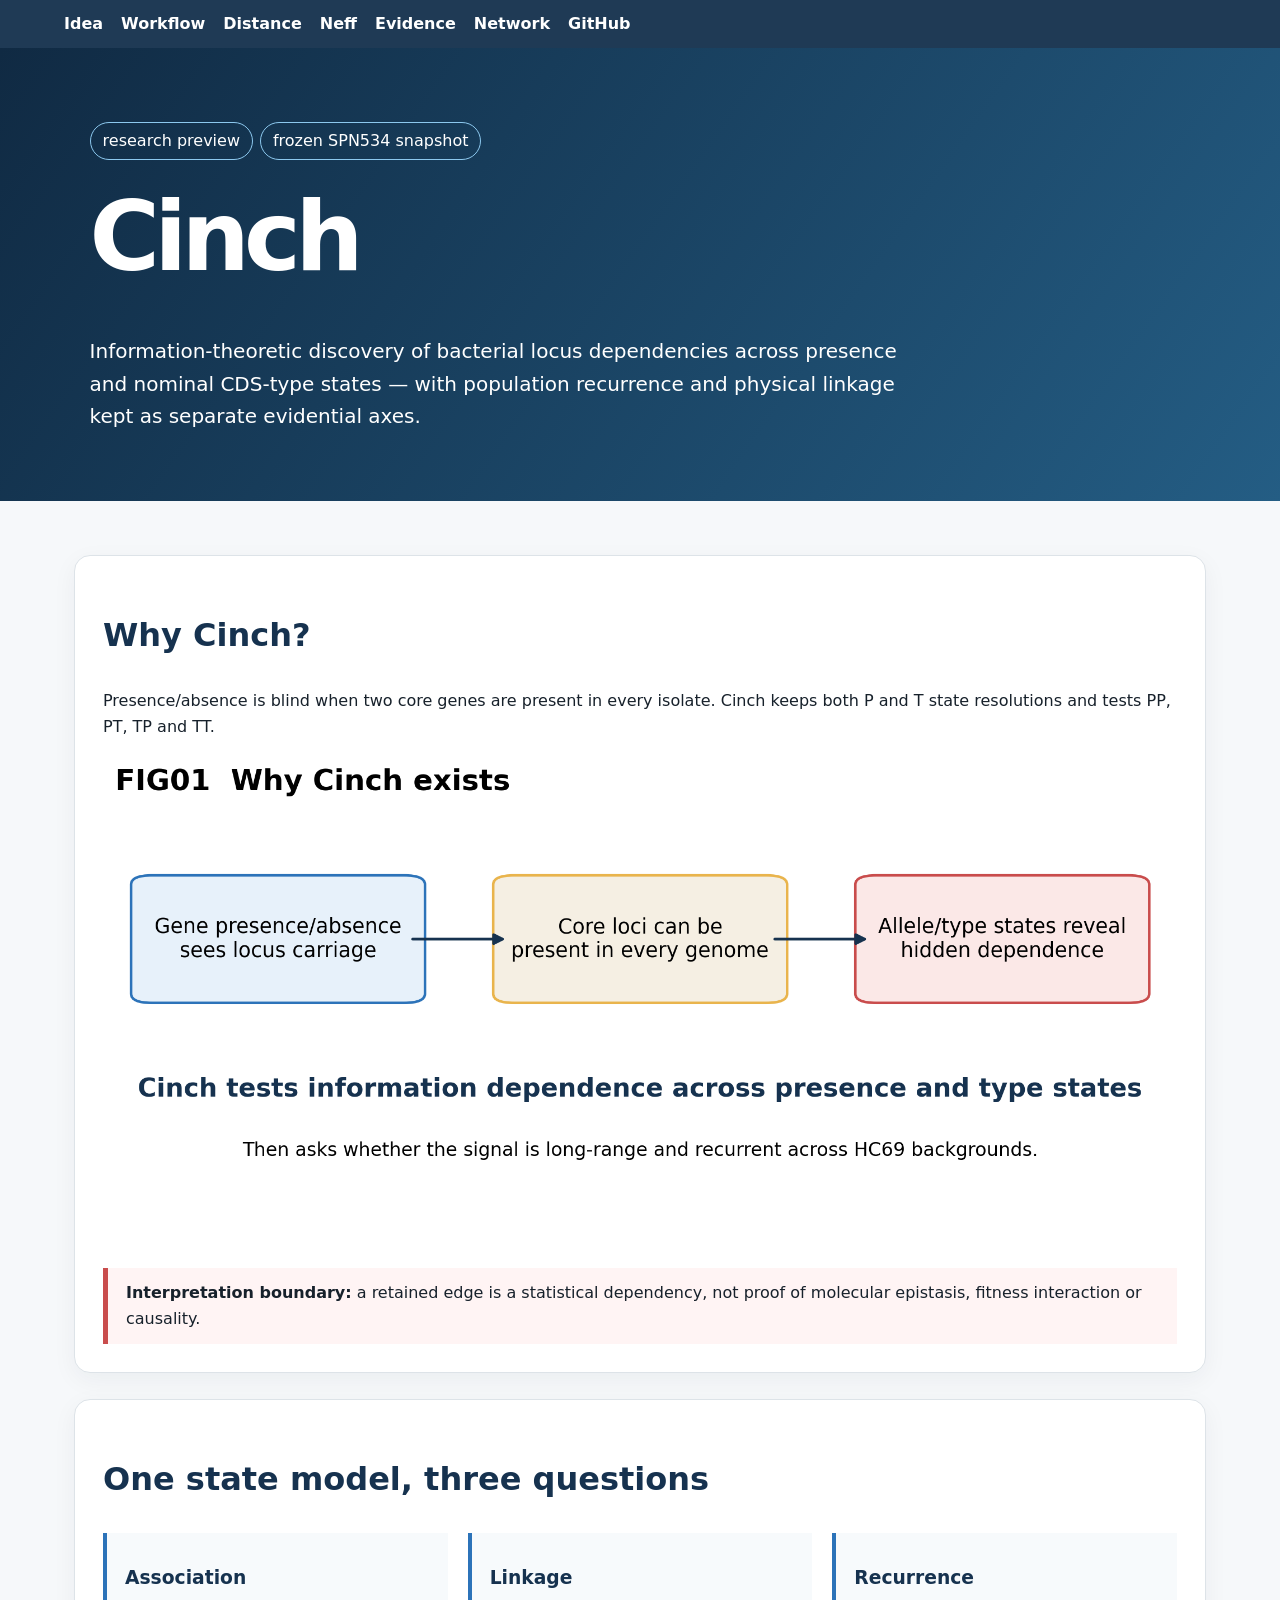
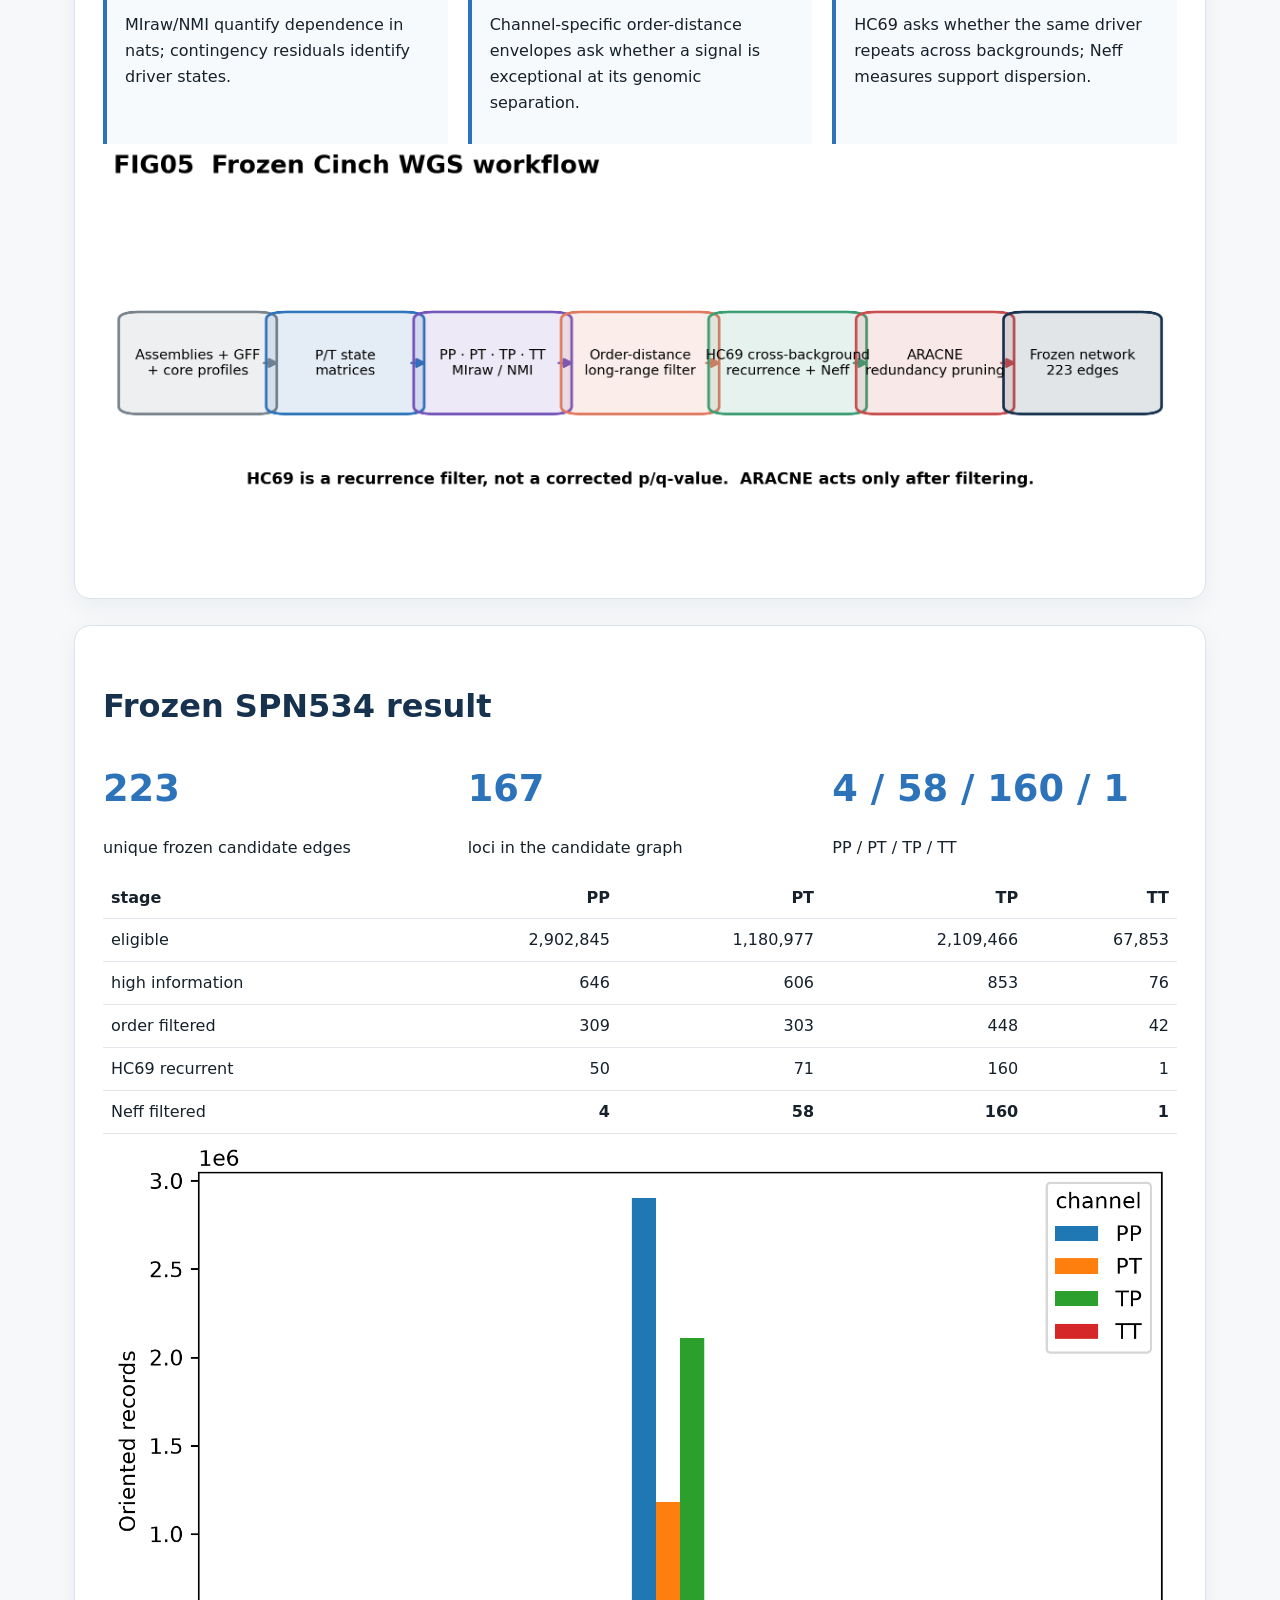
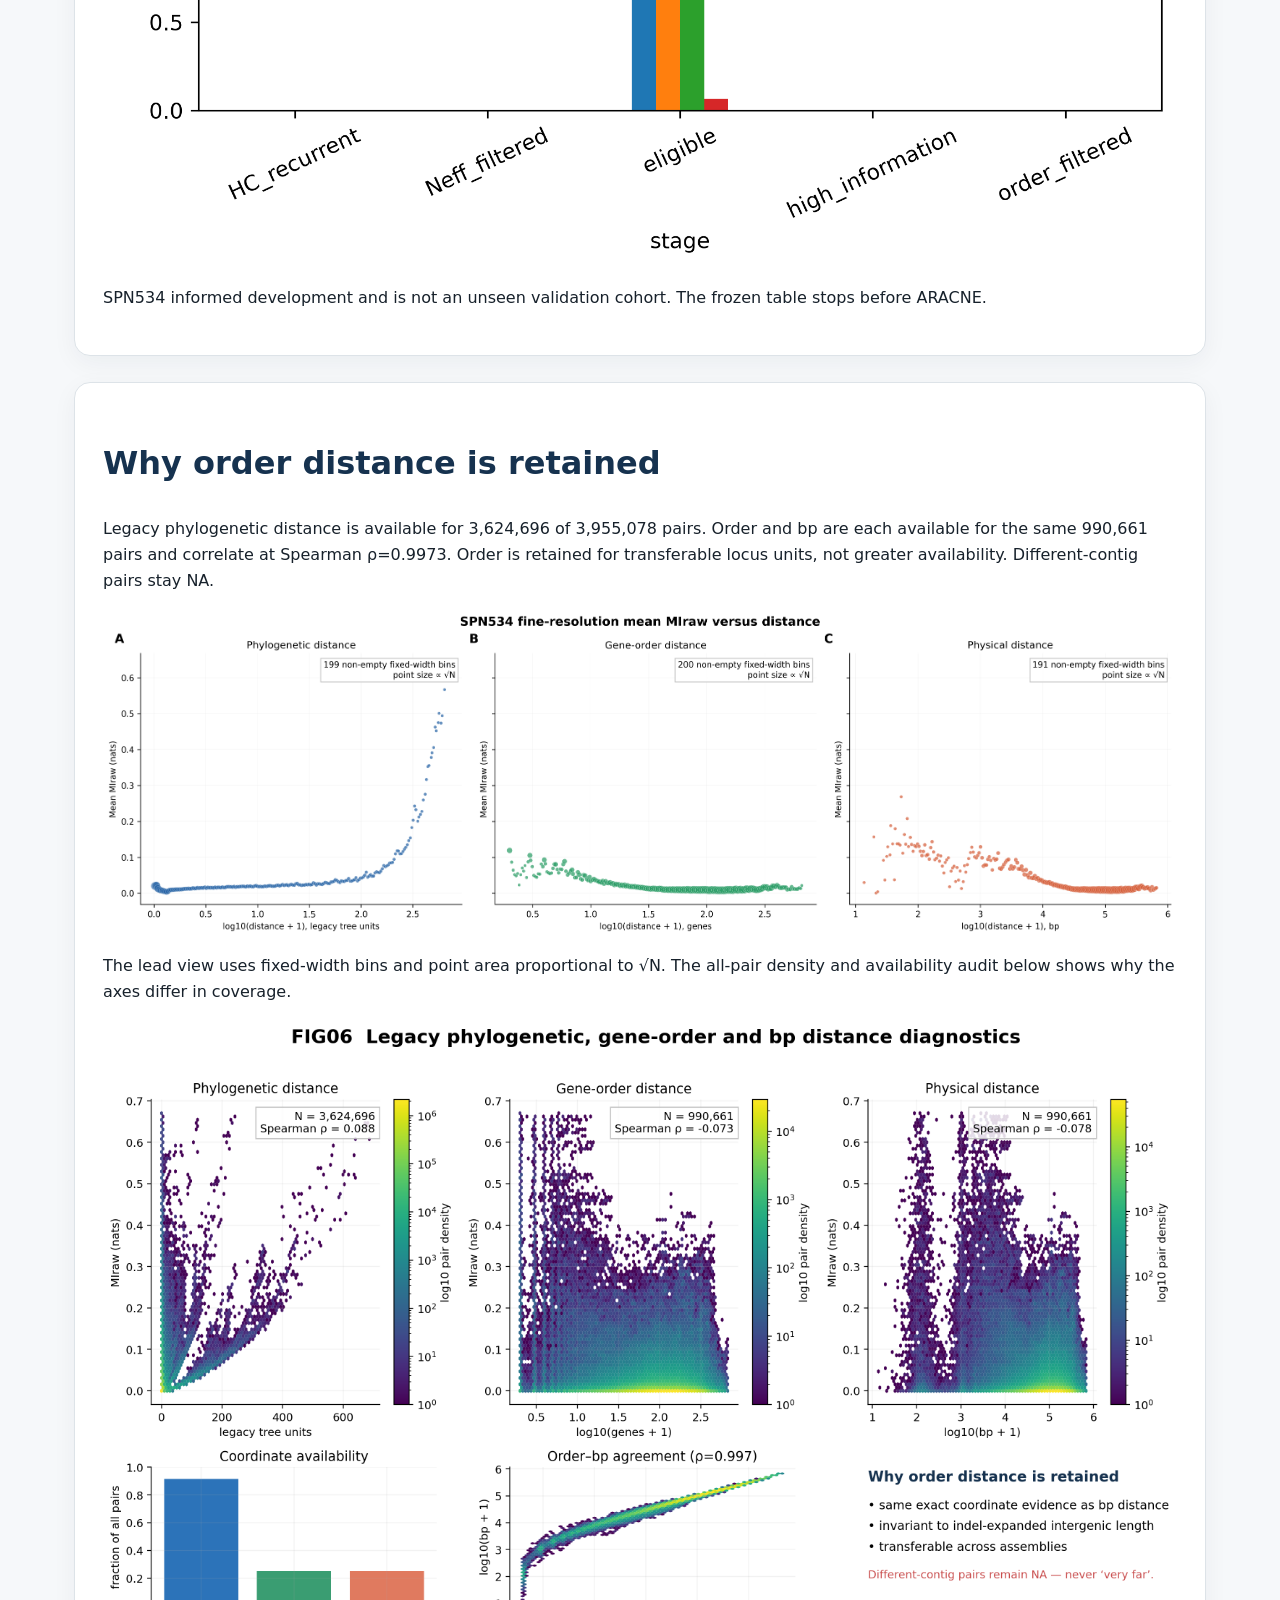
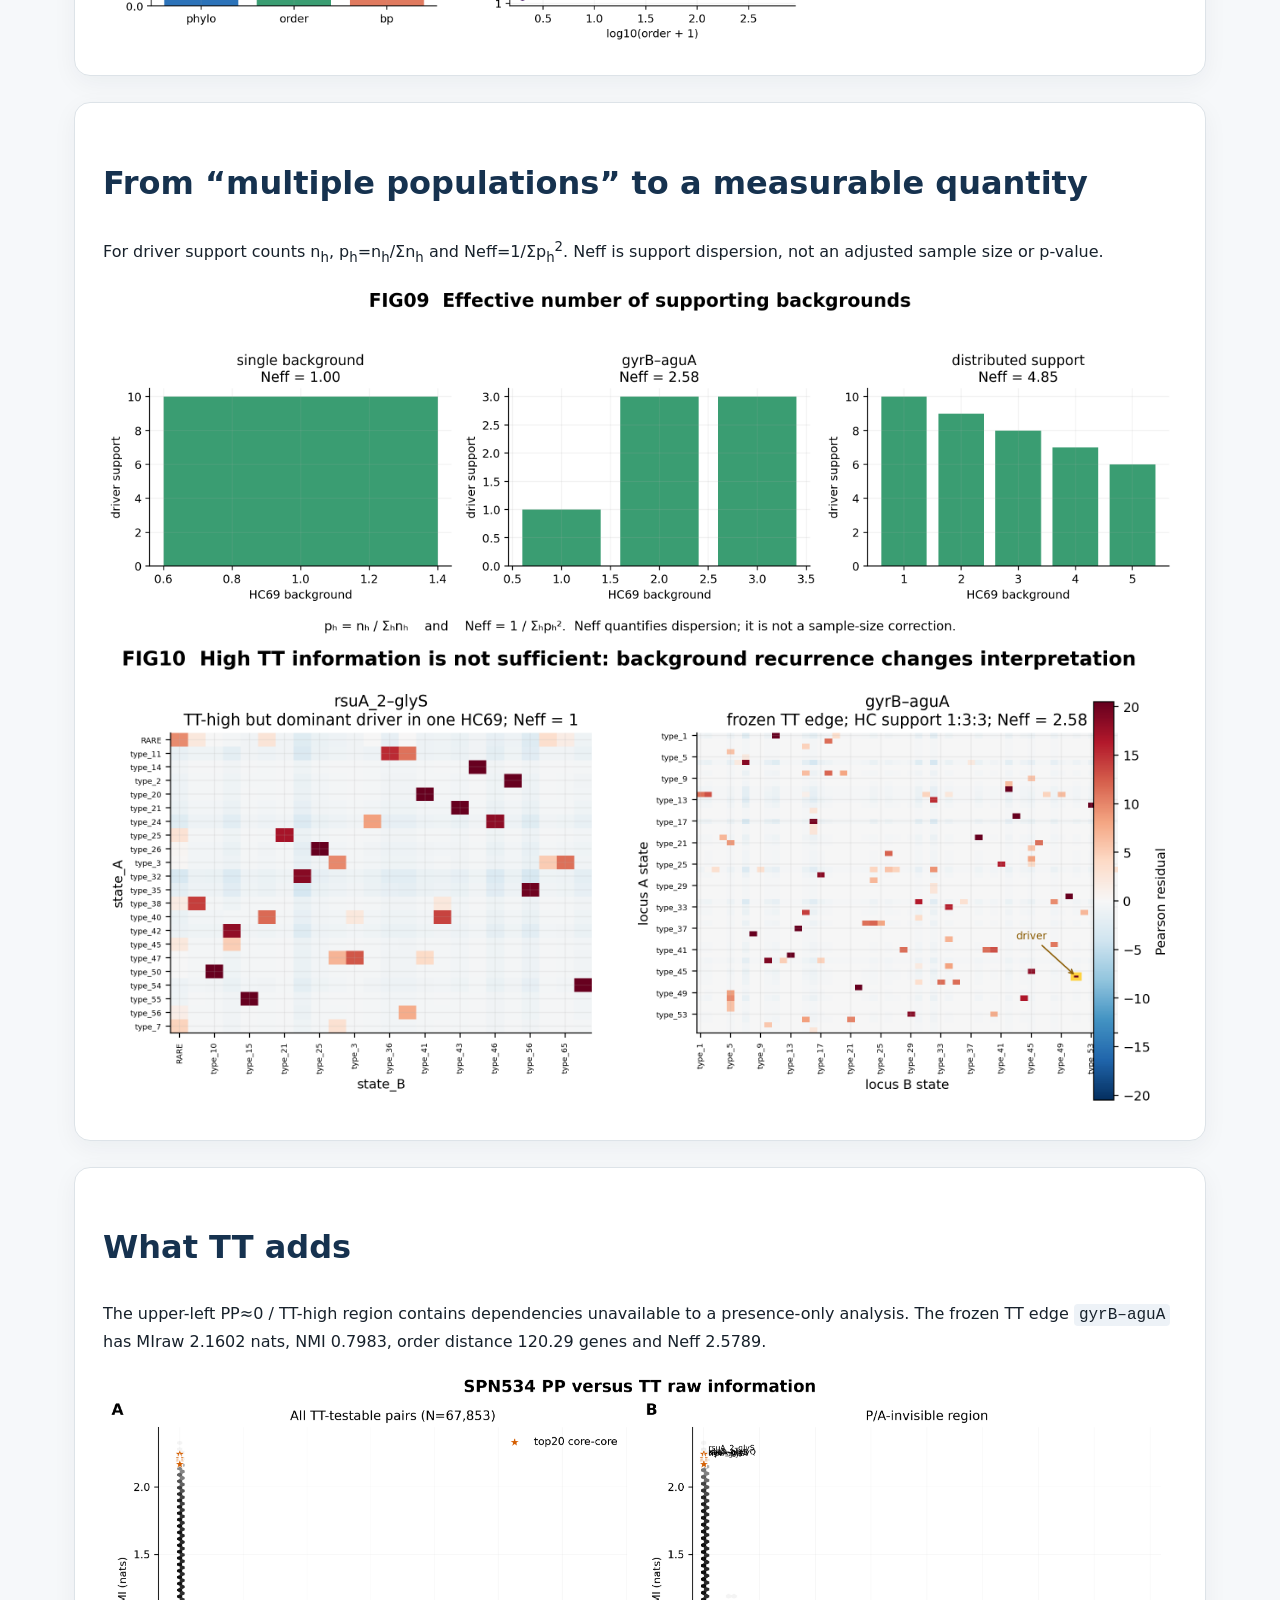
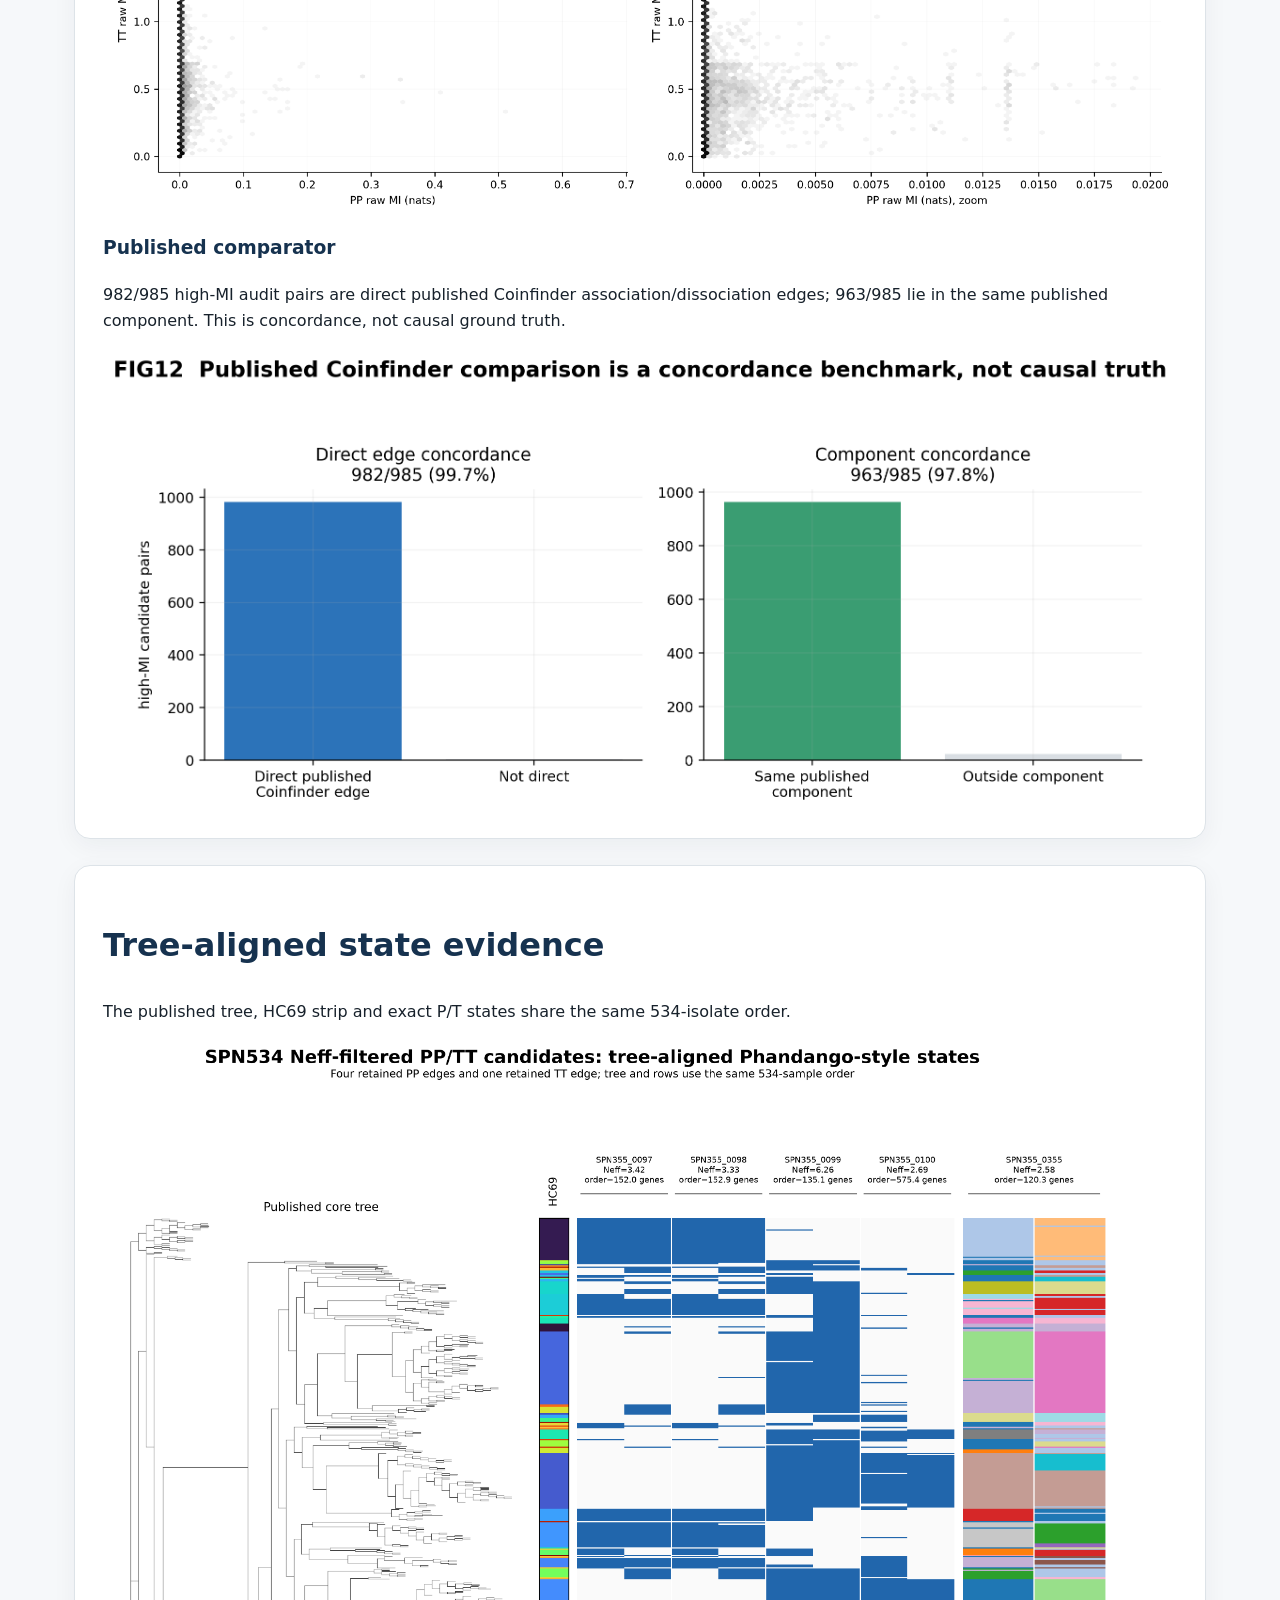
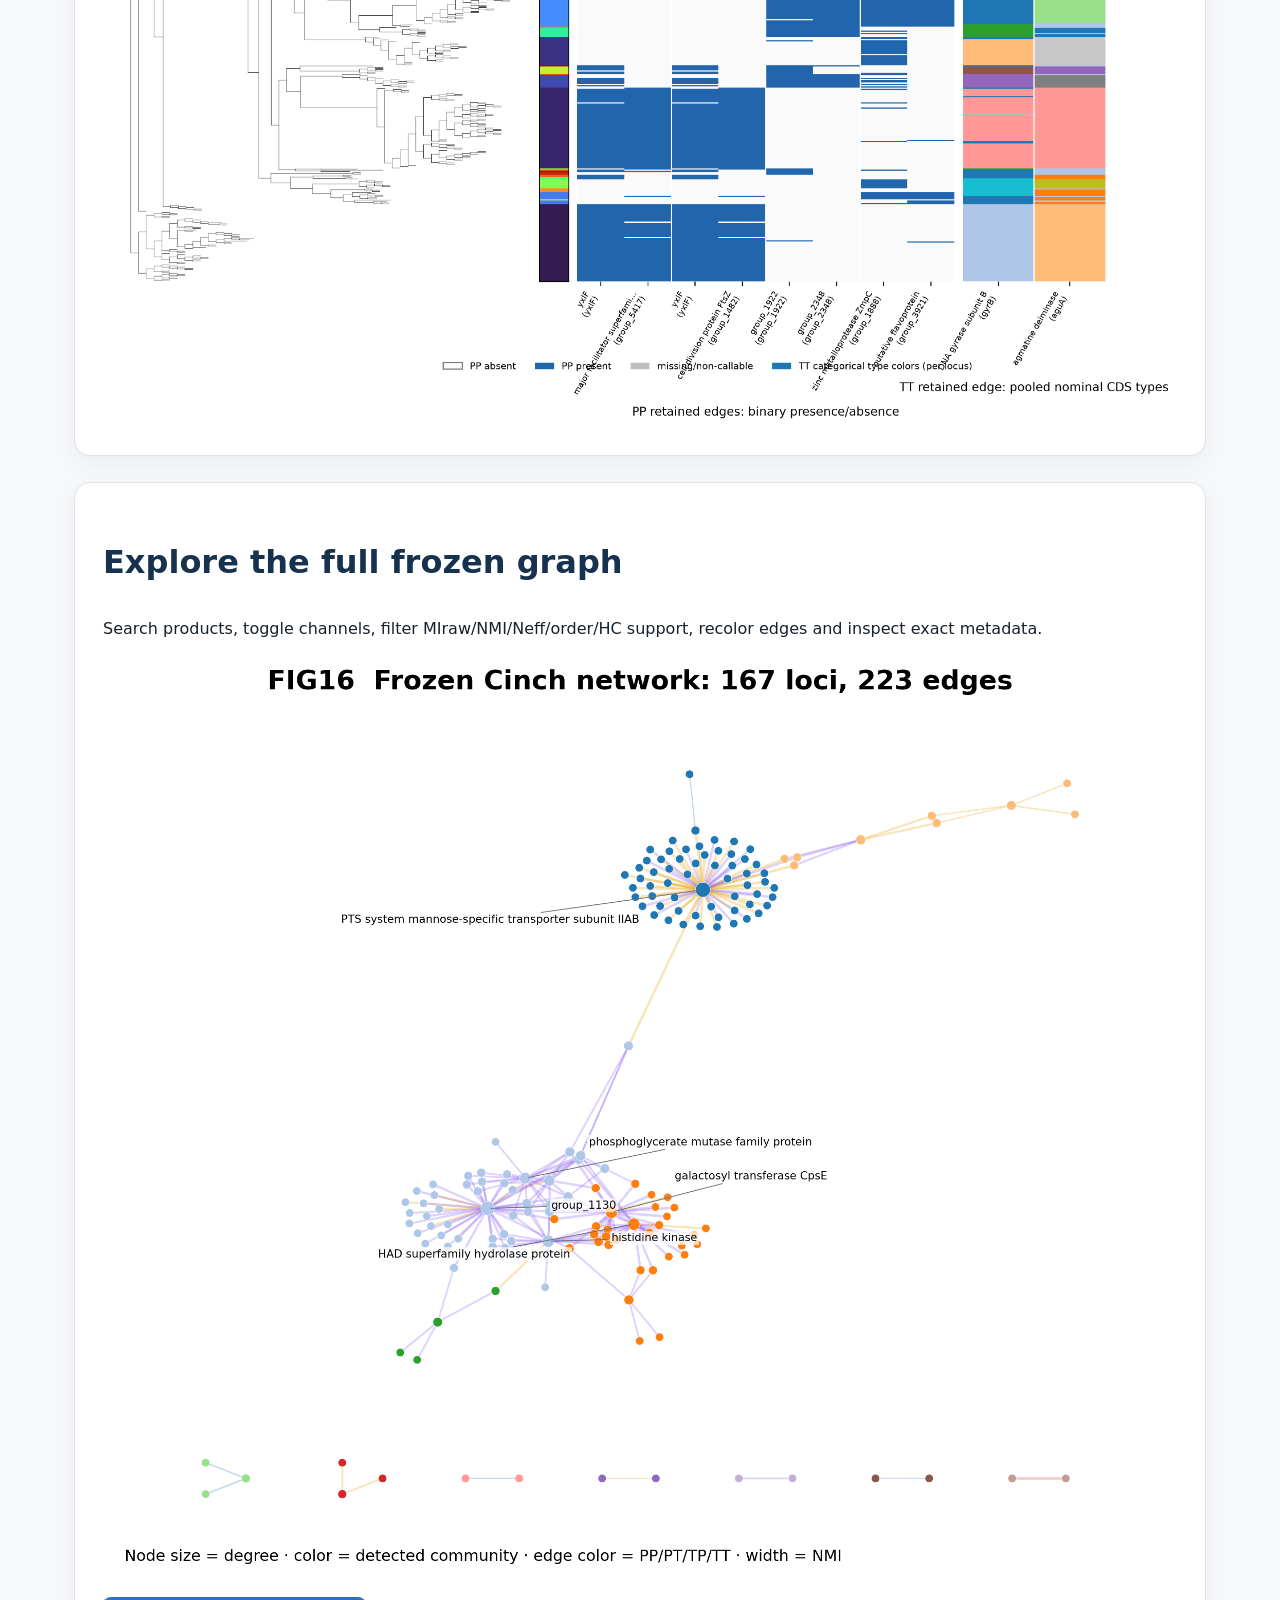
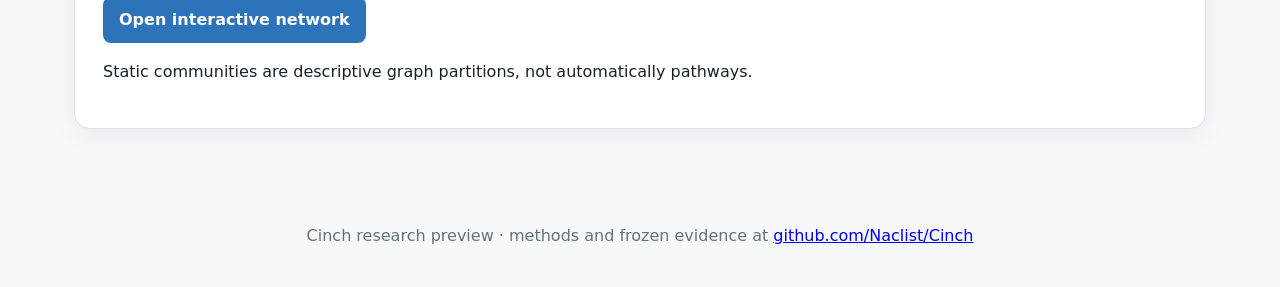
==== site/index.html @ 19a798c8 "Rebuild Cinch as a scientific methods repository" ====
<!doctype html><html lang="en"><head><meta charset="utf-8"><meta name="viewport" content="width=device-width,initial-scale=1"><meta name="description" content="Cinch: information-theoretic bacterial locus dependence across presence and CDS-type states"><title>Cinch — bacterial whole-genome dependency discovery</title><link rel="stylesheet" href="style.css"></head><body>
<nav><a href="#idea">Idea</a><a href="#workflow">Workflow</a><a href="#distance">Distance</a><a href="#neff">Neff</a><a href="#evidence">Evidence</a><a href="#network">Network</a><a href="https://github.com/Naclist/Cinch">GitHub</a></nav>
<header class="hero"><span class="badge">research preview</span><span class="badge">frozen SPN534 snapshot</span><h1>Cinch</h1><p>Information-theoretic discovery of bacterial locus dependencies across presence and nominal CDS-type states — with population recurrence and physical linkage kept as separate evidential axes.</p></header>
<main>
<section id="idea"><h2>Why Cinch?</h2><p>Presence/absence is blind when two core genes are present in every isolate. Cinch keeps both P and T state resolutions and tests PP, PT, TP and TT.</p><img src="assets/FIG01_WHY_CINCH.png" alt="Why Cinch exists"><div class="warning"><b>Interpretation boundary:</b> a retained edge is a statistical dependency, not proof of molecular epistasis, fitness interaction or causality.</div></section>
<section id="workflow"><h2>One state model, three questions</h2><div class="grid"><div class="card"><h3>Association</h3><p>MIraw/NMI quantify dependence in nats; contingency residuals identify driver states.</p></div><div class="card"><h3>Linkage</h3><p>Channel-specific order-distance envelopes ask whether a signal is exceptional at its genomic separation.</p></div><div class="card"><h3>Recurrence</h3><p>HC69 asks whether the same driver repeats across backgrounds; Neff measures support dispersion.</p></div></div><img src="assets/FIG05_WGS_PIPELINE.png" alt="Frozen WGS pipeline"></section>
<section><h2>Frozen SPN534 result</h2><div class="grid"><div><div class="number">223</div><p>unique frozen candidate edges</p></div><div><div class="number">167</div><p>loci in the candidate graph</p></div><div><div class="number">4 / 58 / 160 / 1</div><p>PP / PT / TP / TT</p></div></div><table><tr><th>stage</th><th>PP</th><th>PT</th><th>TP</th><th>TT</th></tr><tr><td>eligible</td><td>2,902,845</td><td>1,180,977</td><td>2,109,466</td><td>67,853</td></tr><tr><td>high information</td><td>646</td><td>606</td><td>853</td><td>76</td></tr><tr><td>order filtered</td><td>309</td><td>303</td><td>448</td><td>42</td></tr><tr><td>HC69 recurrent</td><td>50</td><td>71</td><td>160</td><td>1</td></tr><tr><td>Neff filtered</td><td><b>4</b></td><td><b>58</b></td><td><b>160</b></td><td><b>1</b></td></tr></table><img src="assets/FIG15_FILTER_ATTRITION.png" alt="Filter attrition"><p>SPN534 informed development and is not an unseen validation cohort. The frozen table stops before ARACNE.</p></section>
<section id="distance"><h2>Why order distance is retained</h2><p>Legacy phylogenetic distance is available for 3,624,696 of 3,955,078 pairs. Order and bp are each available for the same 990,661 pairs and correlate at Spearman ρ=0.9973. Order is retained for transferable locus units, not greater availability. Different-contig pairs stay NA.</p><img src="assets/FIG06_DISTANCE_MEAN_CURVES.png" alt="Fine-resolution mean MIraw versus distance"><p>The lead view uses fixed-width bins and point area proportional to √N. The all-pair density and availability audit below shows why the axes differ in coverage.</p><img src="assets/FIG06_DISTANCE_COMPARISON.png" alt="Distance comparison"></section>
<section id="neff"><h2>From “multiple populations” to a measurable quantity</h2><p>For driver support counts n<sub>h</sub>, p<sub>h</sub>=n<sub>h</sub>/Σn<sub>h</sub> and Neff=1/Σp<sub>h</sub><sup>2</sup>. Neff is support dispersion, not an adjusted sample size or p-value.</p><img src="assets/FIG09_NEFF_DERIVATION.png" alt="Neff derivation"><img src="assets/FIG10_TT_BACKGROUND_CONTRAST.png" alt="TT background contrast"></section>
<section id="evidence"><h2>What TT adds</h2><p>The upper-left PP≈0 / TT-high region contains dependencies unavailable to a presence-only analysis. The frozen TT edge <code>gyrB–aguA</code> has MIraw 2.1602 nats, NMI 0.7983, order distance 120.29 genes and Neff 2.5789.</p><img src="assets/FIG13_PP_VS_TT.png" alt="PP versus TT"><h3>Published comparator</h3><p>982/985 high-MI audit pairs are direct published Coinfinder association/dissociation edges; 963/985 lie in the same published component. This is concordance, not causal ground truth.</p><img src="assets/FIG12_COINFINDER_CONCORDANCE.png" alt="Coinfinder concordance"></section>
<section><h2>Tree-aligned state evidence</h2><p>The published tree, HC69 strip and exact P/T states share the same 534-isolate order.</p><img src="assets/FIG14_TREE_HC_STATE.png" alt="Tree HC and states"></section>
<section id="network"><h2>Explore the full frozen graph</h2><p>Search products, toggle channels, filter MIraw/NMI/Neff/order/HC support, recolor edges and inspect exact metadata.</p><img src="assets/FIG16_FINAL_NETWORK.png" alt="Frozen network"><p><a class="button" href="network.html">Open interactive network</a></p><p>Static communities are descriptive graph partitions, not automatically pathways.</p></section>
</main><footer>Cinch research preview · methods and frozen evidence at <a href="https://github.com/Naclist/Cinch">github.com/Naclist/Cinch</a></footer></body></html>
---- site/style.css ----
:root{--ink:#17212b;--navy:#16324f;--blue:#2c73b9;--paper:#f6f8fa;--red:#c94c4c}*{box-sizing:border-box}body{margin:0;font:16px/1.62 system-ui,-apple-system,Segoe UI,sans-serif;color:var(--ink);background:var(--paper)}nav{position:sticky;top:0;z-index:5;background:rgba(22,50,79,.96);padding:11px 5%;color:#fff}nav a{color:#fff;text-decoration:none;margin-right:18px;font-weight:650}.hero{padding:74px 7% 48px;background:linear-gradient(125deg,#102a43,#245d84);color:#fff}.hero h1{font-size:clamp(3rem,8vw,6rem);margin:0;letter-spacing:-.06em}.hero p{max-width:850px;font-size:1.25rem}.badge{display:inline-block;border:1px solid #8cc8ee;border-radius:99px;padding:5px 12px;margin-right:7px}main{max-width:1180px;margin:auto;padding:28px 24px}section{background:white;border:1px solid #dde3e8;border-radius:16px;padding:28px;margin:26px 0;box-shadow:0 7px 24px rgba(20,40,60,.05)}h2{color:var(--navy);font-size:2rem}h3{color:var(--navy)}img{display:block;width:100%;height:auto;border-radius:10px;background:white}.grid{display:grid;grid-template-columns:repeat(auto-fit,minmax(290px,1fr));gap:20px}.card{border-left:4px solid var(--blue);padding:12px 18px;background:#f7fafc}.number{font-size:2.3rem;font-weight:800;color:var(--blue)}table{width:100%;border-collapse:collapse}th,td{padding:8px;border-bottom:1px solid #e3e7eb;text-align:right}th:first-child,td:first-child{text-align:left}.warning{border-left:5px solid var(--red);padding:12px 18px;background:#fff4f4}.button{display:inline-block;background:var(--blue);color:#fff;padding:10px 16px;border-radius:8px;text-decoration:none;font-weight:700}footer{text-align:center;padding:40px;color:#66717c}code{background:#edf2f7;padding:2px 5px;border-radius:4px}@media(max-width:700px){nav a{display:inline-block;margin:4px 8px}.hero{padding:45px 25px}section{padding:18px}}
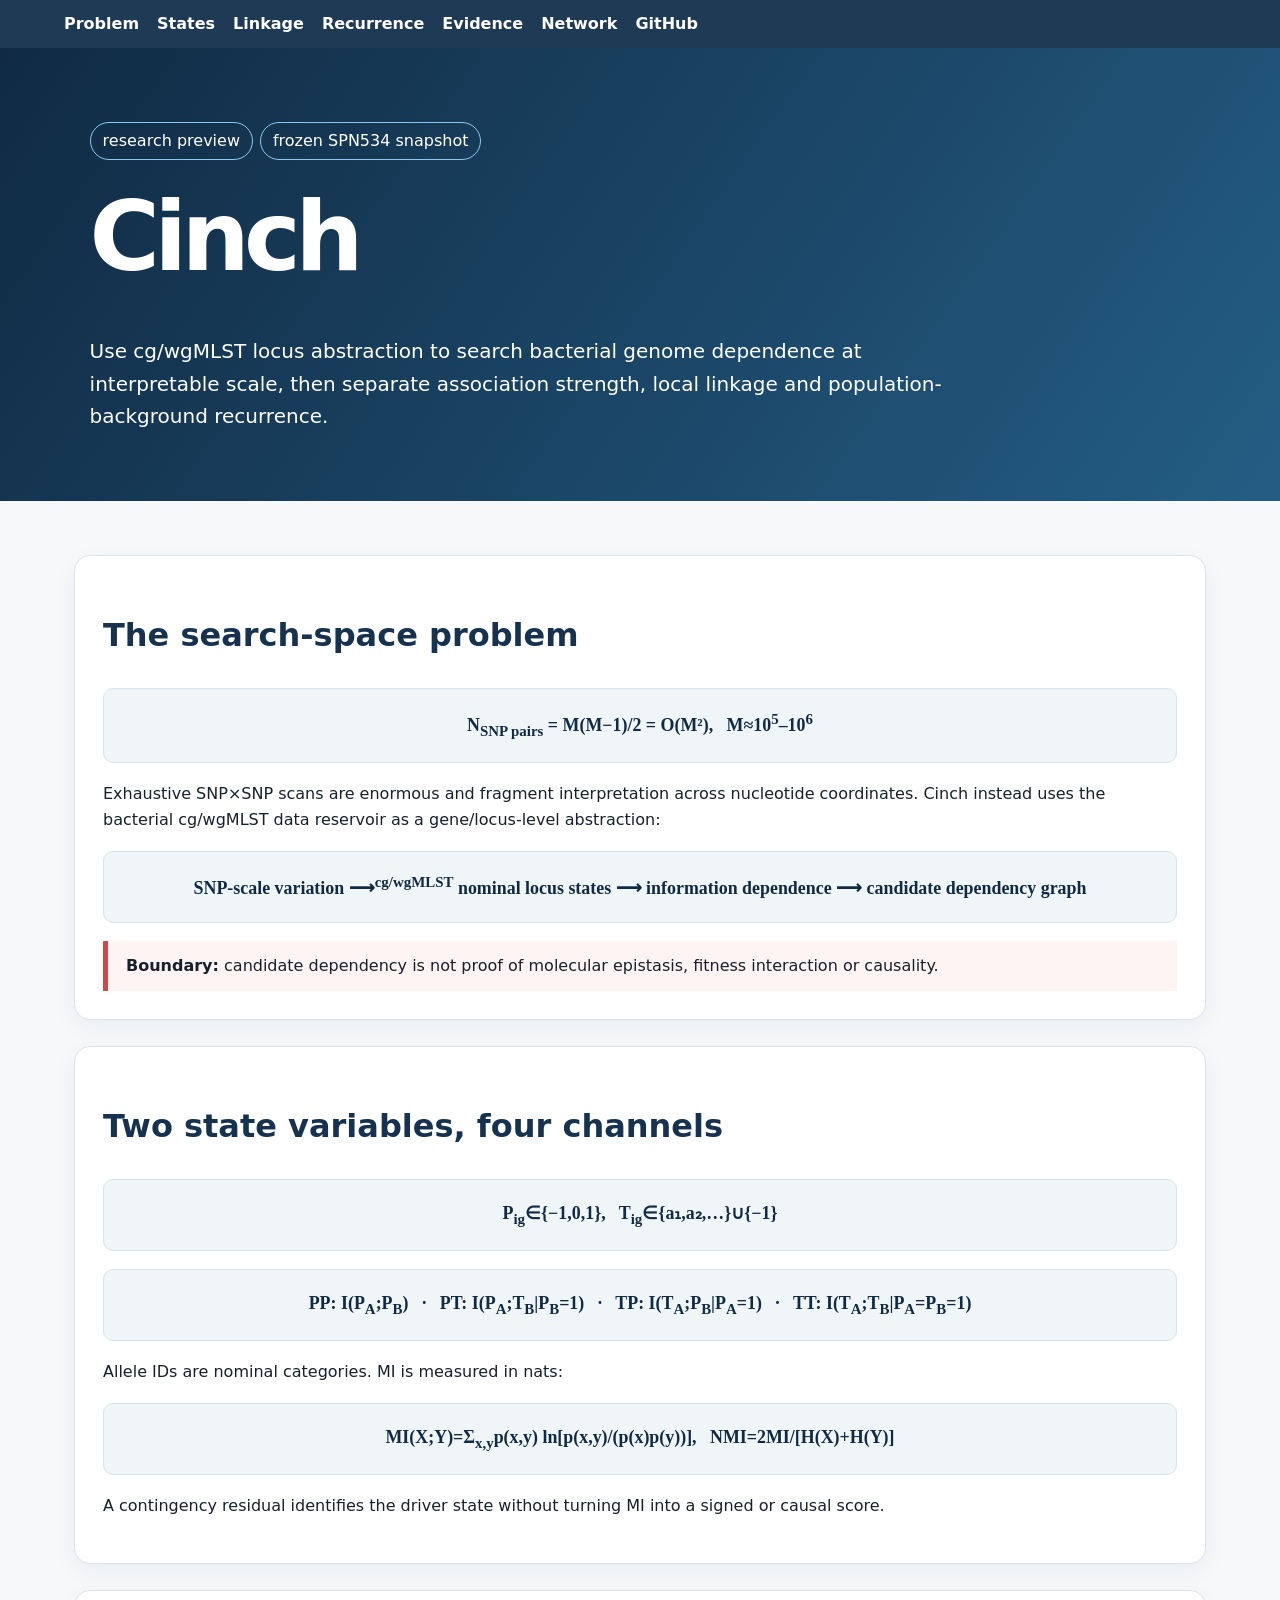
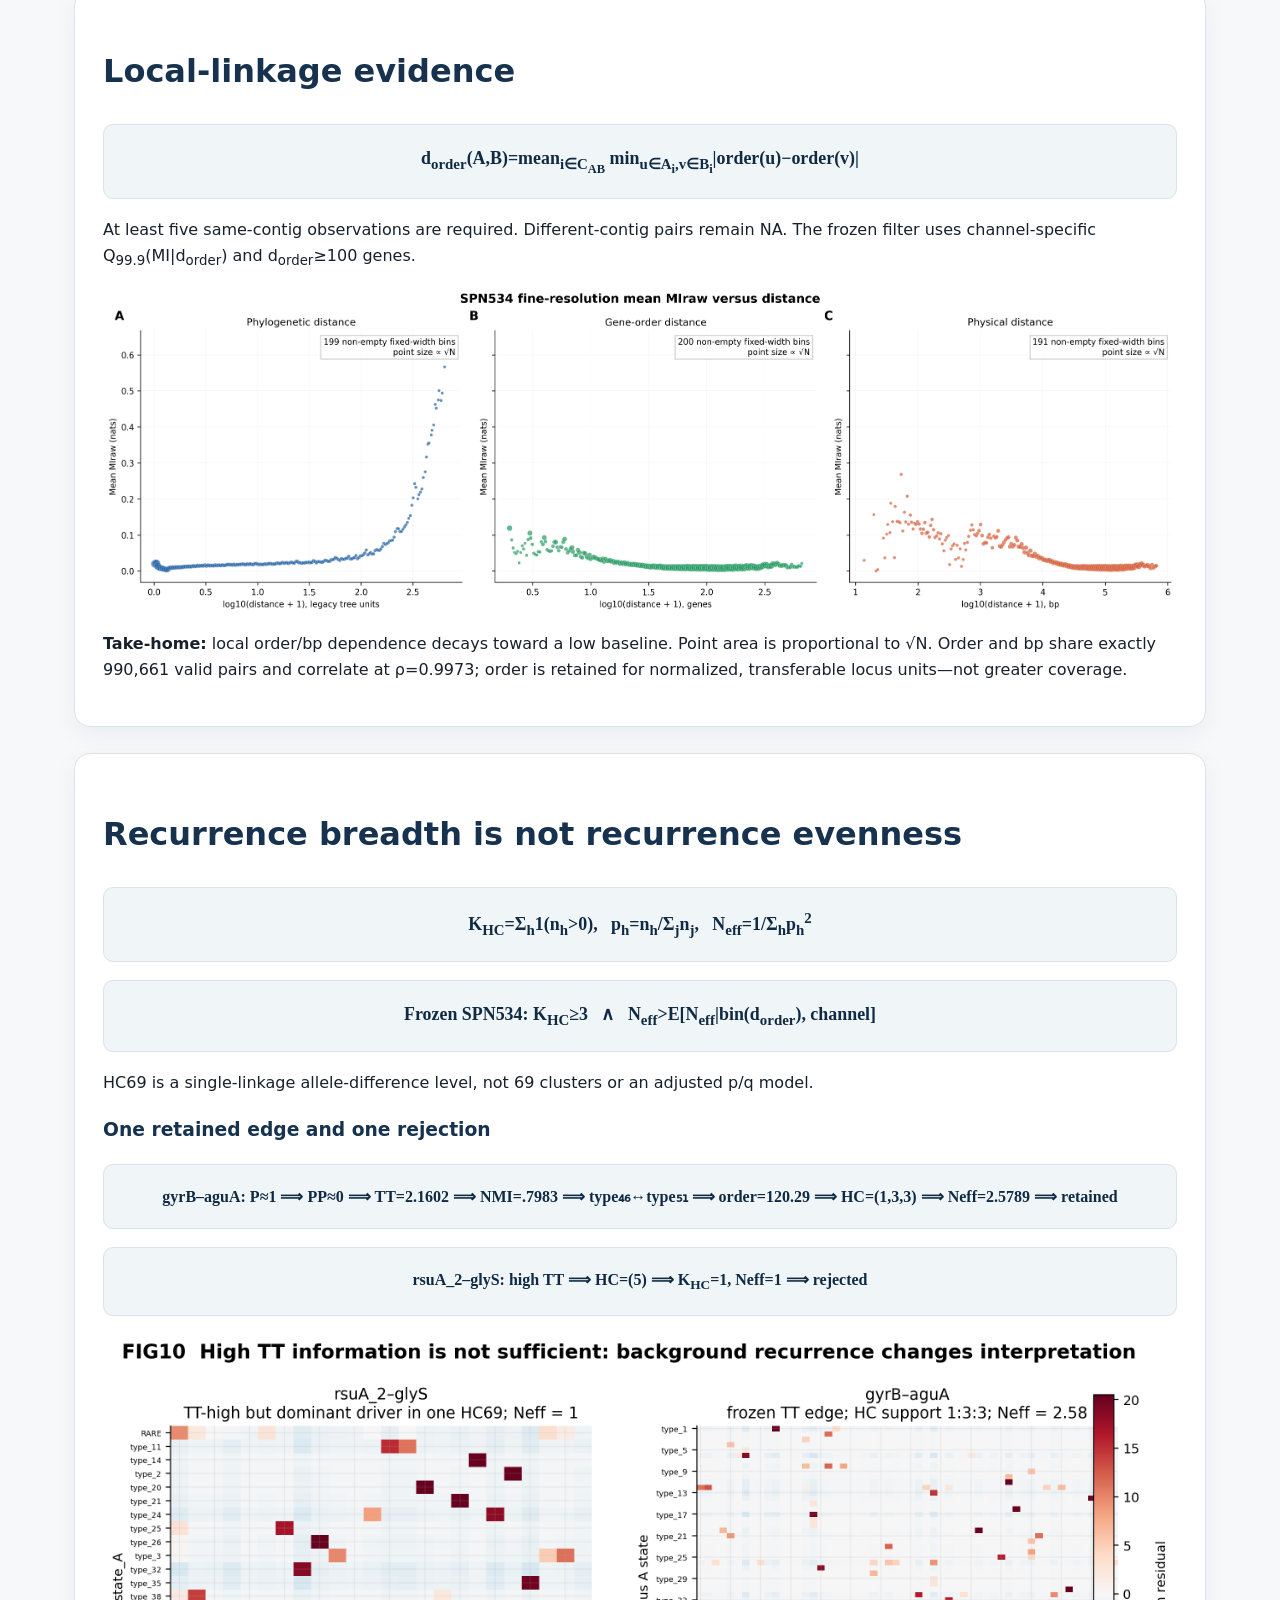
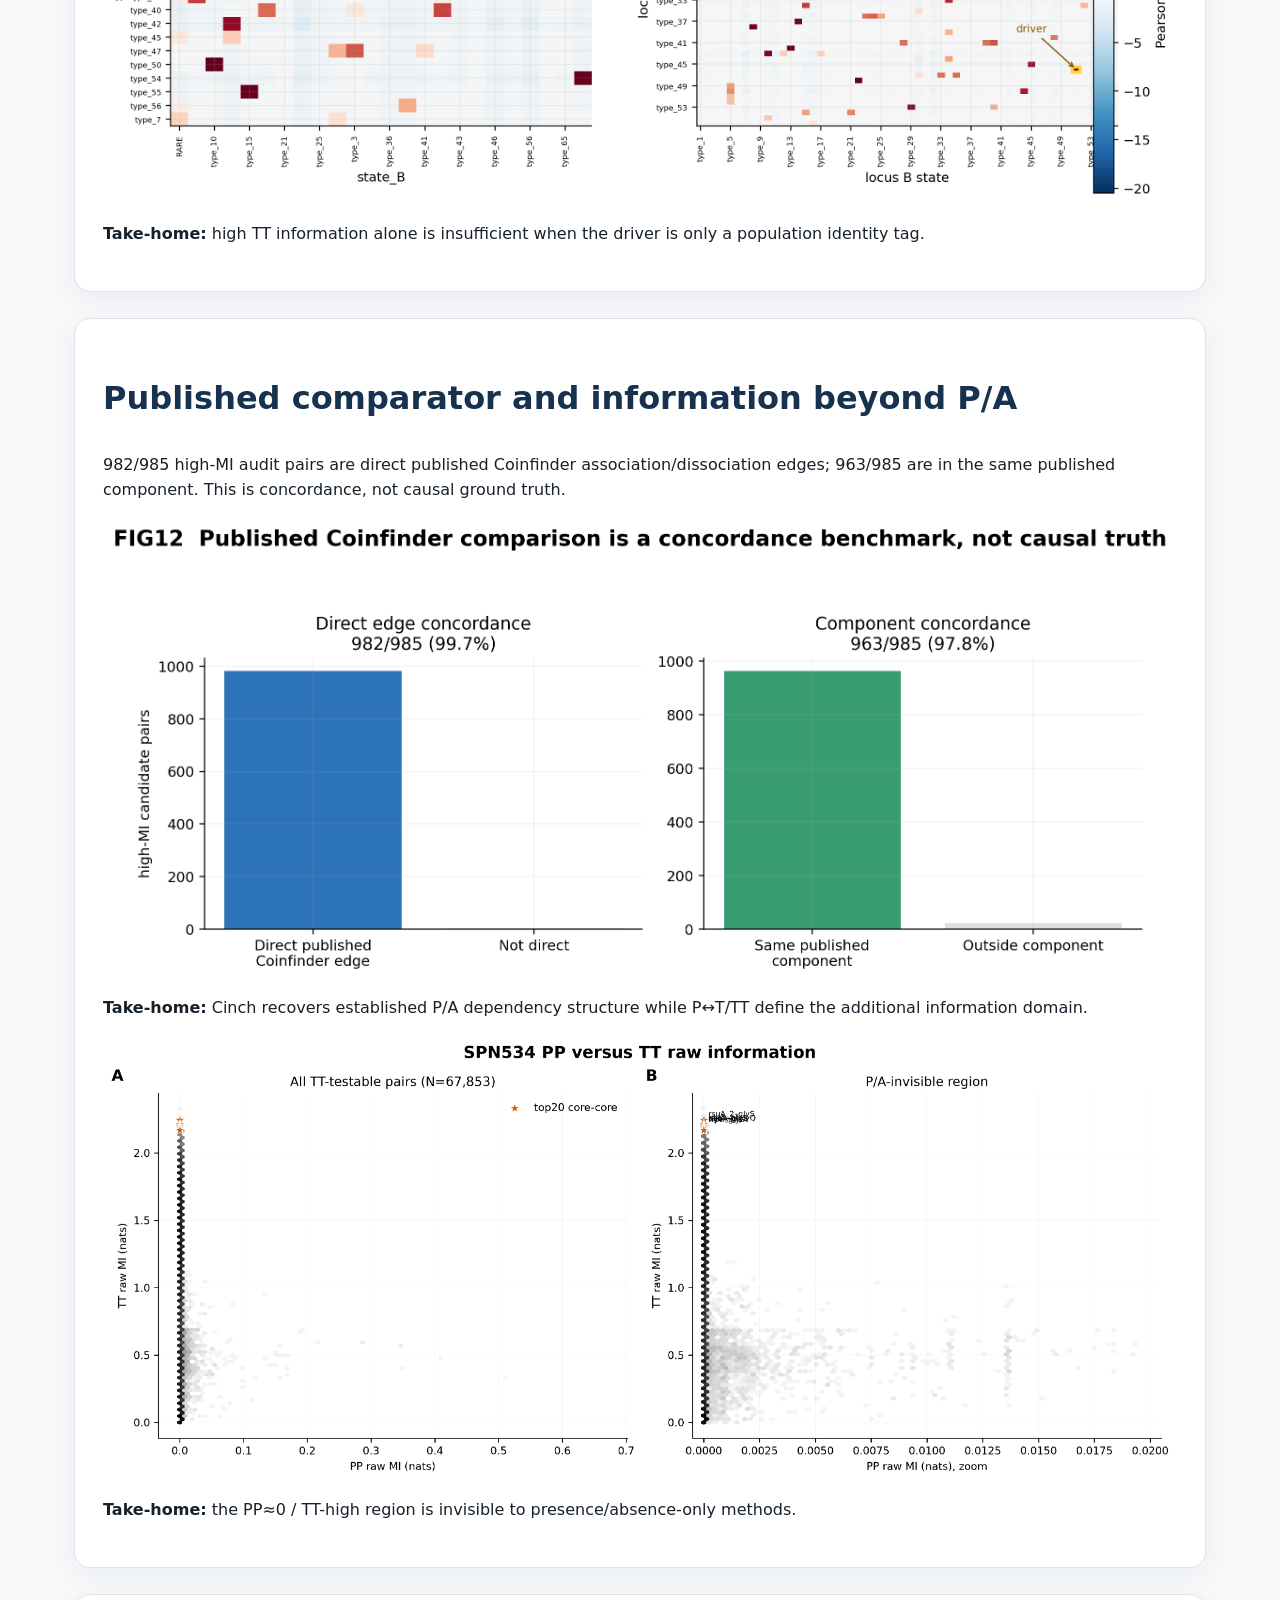
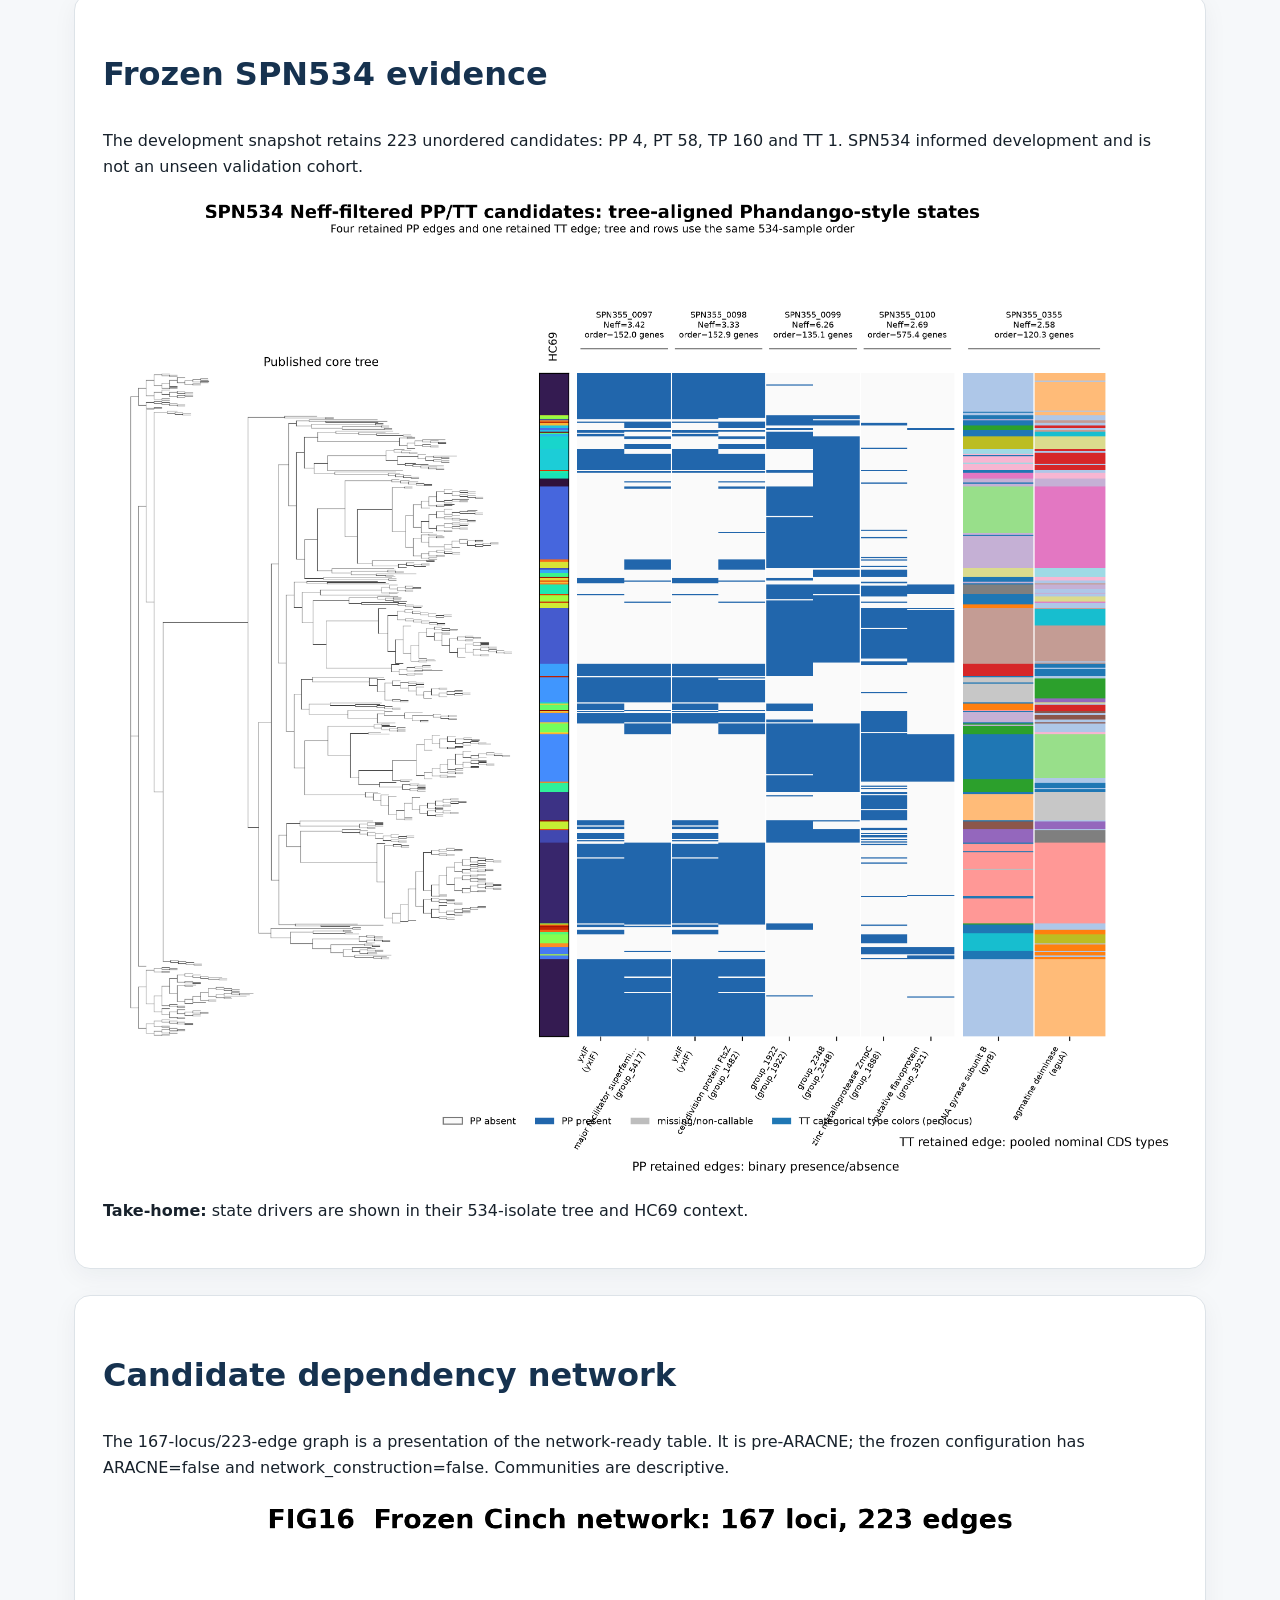
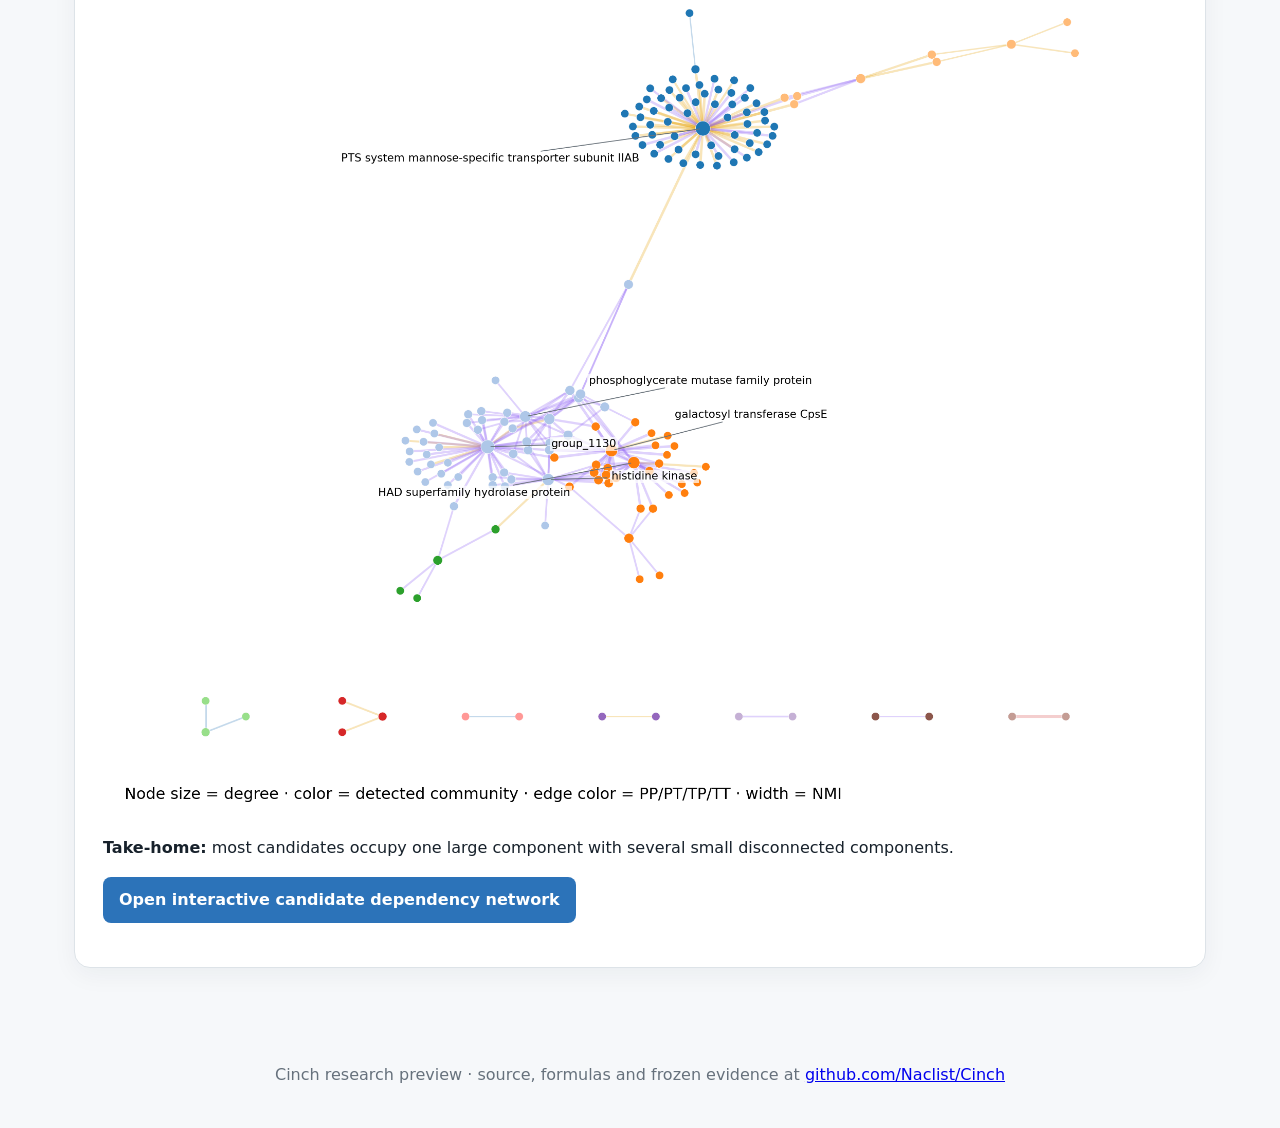
==== commit 98c41ef0: "Replace conceptual roadmaps with the Cinch mathematical narrative" ====
--- a/site/index.html
+++ b/site/index.html
@@ -1,13 +1,12 @@
-<!doctype html><html lang="en"><head><meta charset="utf-8"><meta name="viewport" content="width=device-width,initial-scale=1"><meta name="description" content="Cinch: information-theoretic bacterial locus dependence across presence and CDS-type states"><title>Cinch — bacterial whole-genome dependency discovery</title><link rel="stylesheet" href="style.css"></head><body>
-<nav><a href="#idea">Idea</a><a href="#workflow">Workflow</a><a href="#distance">Distance</a><a href="#neff">Neff</a><a href="#evidence">Evidence</a><a href="#network">Network</a><a href="https://github.com/Naclist/Cinch">GitHub</a></nav>
-<header class="hero"><span class="badge">research preview</span><span class="badge">frozen SPN534 snapshot</span><h1>Cinch</h1><p>Information-theoretic discovery of bacterial locus dependencies across presence and nominal CDS-type states — with population recurrence and physical linkage kept as separate evidential axes.</p></header>
+<!doctype html><html lang="en"><head><meta charset="utf-8"><meta name="viewport" content="width=device-width,initial-scale=1"><meta name="description" content="Cinch: locus-level information dependence for bacterial whole genomes"><title>Cinch — candidate bacterial dependency discovery</title><link rel="stylesheet" href="style.css"></head><body>
+<nav><a href="#problem">Problem</a><a href="#states">States</a><a href="#linkage">Linkage</a><a href="#recurrence">Recurrence</a><a href="#evidence">Evidence</a><a href="#network">Network</a><a href="https://github.com/Naclist/Cinch">GitHub</a></nav>
+<header class="hero"><span class="badge">research preview</span><span class="badge">frozen SPN534 snapshot</span><h1>Cinch</h1><p>Use cg/wgMLST locus abstraction to search bacterial genome dependence at interpretable scale, then separate association strength, local linkage and population-background recurrence.</p></header>
 <main>
-<section id="idea"><h2>Why Cinch?</h2><p>Presence/absence is blind when two core genes are present in every isolate. Cinch keeps both P and T state resolutions and tests PP, PT, TP and TT.</p><img src="assets/FIG01_WHY_CINCH.png" alt="Why Cinch exists"><div class="warning"><b>Interpretation boundary:</b> a retained edge is a statistical dependency, not proof of molecular epistasis, fitness interaction or causality.</div></section>
-<section id="workflow"><h2>One state model, three questions</h2><div class="grid"><div class="card"><h3>Association</h3><p>MIraw/NMI quantify dependence in nats; contingency residuals identify driver states.</p></div><div class="card"><h3>Linkage</h3><p>Channel-specific order-distance envelopes ask whether a signal is exceptional at its genomic separation.</p></div><div class="card"><h3>Recurrence</h3><p>HC69 asks whether the same driver repeats across backgrounds; Neff measures support dispersion.</p></div></div><img src="assets/FIG05_WGS_PIPELINE.png" alt="Frozen WGS pipeline"></section>
-<section><h2>Frozen SPN534 result</h2><div class="grid"><div><div class="number">223</div><p>unique frozen candidate edges</p></div><div><div class="number">167</div><p>loci in the candidate graph</p></div><div><div class="number">4 / 58 / 160 / 1</div><p>PP / PT / TP / TT</p></div></div><table><tr><th>stage</th><th>PP</th><th>PT</th><th>TP</th><th>TT</th></tr><tr><td>eligible</td><td>2,902,845</td><td>1,180,977</td><td>2,109,466</td><td>67,853</td></tr><tr><td>high information</td><td>646</td><td>606</td><td>853</td><td>76</td></tr><tr><td>order filtered</td><td>309</td><td>303</td><td>448</td><td>42</td></tr><tr><td>HC69 recurrent</td><td>50</td><td>71</td><td>160</td><td>1</td></tr><tr><td>Neff filtered</td><td><b>4</b></td><td><b>58</b></td><td><b>160</b></td><td><b>1</b></td></tr></table><img src="assets/FIG15_FILTER_ATTRITION.png" alt="Filter attrition"><p>SPN534 informed development and is not an unseen validation cohort. The frozen table stops before ARACNE.</p></section>
-<section id="distance"><h2>Why order distance is retained</h2><p>Legacy phylogenetic distance is available for 3,624,696 of 3,955,078 pairs. Order and bp are each available for the same 990,661 pairs and correlate at Spearman ρ=0.9973. Order is retained for transferable locus units, not greater availability. Different-contig pairs stay NA.</p><img src="assets/FIG06_DISTANCE_MEAN_CURVES.png" alt="Fine-resolution mean MIraw versus distance"><p>The lead view uses fixed-width bins and point area proportional to √N. The all-pair density and availability audit below shows why the axes differ in coverage.</p><img src="assets/FIG06_DISTANCE_COMPARISON.png" alt="Distance comparison"></section>
-<section id="neff"><h2>From “multiple populations” to a measurable quantity</h2><p>For driver support counts n<sub>h</sub>, p<sub>h</sub>=n<sub>h</sub>/Σn<sub>h</sub> and Neff=1/Σp<sub>h</sub><sup>2</sup>. Neff is support dispersion, not an adjusted sample size or p-value.</p><img src="assets/FIG09_NEFF_DERIVATION.png" alt="Neff derivation"><img src="assets/FIG10_TT_BACKGROUND_CONTRAST.png" alt="TT background contrast"></section>
-<section id="evidence"><h2>What TT adds</h2><p>The upper-left PP≈0 / TT-high region contains dependencies unavailable to a presence-only analysis. The frozen TT edge <code>gyrB–aguA</code> has MIraw 2.1602 nats, NMI 0.7983, order distance 120.29 genes and Neff 2.5789.</p><img src="assets/FIG13_PP_VS_TT.png" alt="PP versus TT"><h3>Published comparator</h3><p>982/985 high-MI audit pairs are direct published Coinfinder association/dissociation edges; 963/985 lie in the same published component. This is concordance, not causal ground truth.</p><img src="assets/FIG12_COINFINDER_CONCORDANCE.png" alt="Coinfinder concordance"></section>
-<section><h2>Tree-aligned state evidence</h2><p>The published tree, HC69 strip and exact P/T states share the same 534-isolate order.</p><img src="assets/FIG14_TREE_HC_STATE.png" alt="Tree HC and states"></section>
-<section id="network"><h2>Explore the full frozen graph</h2><p>Search products, toggle channels, filter MIraw/NMI/Neff/order/HC support, recolor edges and inspect exact metadata.</p><img src="assets/FIG16_FINAL_NETWORK.png" alt="Frozen network"><p><a class="button" href="network.html">Open interactive network</a></p><p>Static communities are descriptive graph partitions, not automatically pathways.</p></section>
-</main><footer>Cinch research preview · methods and frozen evidence at <a href="https://github.com/Naclist/Cinch">github.com/Naclist/Cinch</a></footer></body></html>
+<section id="problem"><h2>The search-space problem</h2><div class="equation">N<sub>SNP pairs</sub> = M(M−1)/2 = O(M²), &nbsp; M≈10<sup>5</sup>–10<sup>6</sup></div><p>Exhaustive SNP×SNP scans are enormous and fragment interpretation across nucleotide coordinates. Cinch instead uses the bacterial cg/wgMLST data reservoir as a gene/locus-level abstraction:</p><div class="equation">SNP-scale variation ⟶<sup>cg/wgMLST</sup> nominal locus states ⟶ information dependence ⟶ candidate dependency graph</div><div class="warning"><b>Boundary:</b> candidate dependency is not proof of molecular epistasis, fitness interaction or causality.</div></section>
+<section id="states"><h2>Two state variables, four channels</h2><div class="equation">P<sub>ig</sub>∈{−1,0,1}, &nbsp; T<sub>ig</sub>∈{a₁,a₂,…}∪{−1}</div><div class="equation">PP: I(P<sub>A</sub>;P<sub>B</sub>) &nbsp; · &nbsp; PT: I(P<sub>A</sub>;T<sub>B</sub>|P<sub>B</sub>=1) &nbsp; · &nbsp; TP: I(T<sub>A</sub>;P<sub>B</sub>|P<sub>A</sub>=1) &nbsp; · &nbsp; TT: I(T<sub>A</sub>;T<sub>B</sub>|P<sub>A</sub>=P<sub>B</sub>=1)</div><p>Allele IDs are nominal categories. MI is measured in nats:</p><div class="equation">MI(X;Y)=Σ<sub>x,y</sub>p(x,y) ln[p(x,y)/(p(x)p(y))], &nbsp; NMI=2MI/[H(X)+H(Y)]</div><p>A contingency residual identifies the driver state without turning MI into a signed or causal score.</p></section>
+<section id="linkage"><h2>Local-linkage evidence</h2><div class="equation">d<sub>order</sub>(A,B)=mean<sub>i∈C<sub>AB</sub></sub> min<sub>u∈A<sub>i</sub>,v∈B<sub>i</sub></sub>|order(u)−order(v)|</div><p>At least five same-contig observations are required. Different-contig pairs remain NA. The frozen filter uses channel-specific Q<sub>99.9</sub>(MI|d<sub>order</sub>) and d<sub>order</sub>≥100 genes.</p><img src="assets/FIG06_DISTANCE_MEAN_CURVES.png" alt="Mean MIraw versus distance"><p><b>Take-home:</b> local order/bp dependence decays toward a low baseline. Point area is proportional to √N. Order and bp share exactly 990,661 valid pairs and correlate at ρ=0.9973; order is retained for normalized, transferable locus units—not greater coverage.</p></section>
+<section id="recurrence"><h2>Recurrence breadth is not recurrence evenness</h2><div class="equation">K<sub>HC</sub>=Σ<sub>h</sub>1(n<sub>h</sub>&gt;0), &nbsp; p<sub>h</sub>=n<sub>h</sub>/Σ<sub>j</sub>n<sub>j</sub>, &nbsp; N<sub>eff</sub>=1/Σ<sub>h</sub>p<sub>h</sub><sup>2</sup></div><div class="equation">Frozen SPN534: K<sub>HC</sub>≥3 &nbsp; ∧ &nbsp; N<sub>eff</sub>&gt;E[N<sub>eff</sub>|bin(d<sub>order</sub>), channel]</div><p>HC69 is a single-linkage allele-difference level, not 69 clusters or an adjusted p/q model.</p><h3>One retained edge and one rejection</h3><div class="equation small">gyrB–aguA: P≈1 ⟹ PP≈0 ⟹ TT=2.1602 ⟹ NMI=.7983 ⟹ type₄₆↔type₅₁ ⟹ order=120.29 ⟹ HC=(1,3,3) ⟹ Neff=2.5789 ⟹ retained</div><div class="equation small">rsuA_2–glyS: high TT ⟹ HC=(5) ⟹ K<sub>HC</sub>=1, Neff=1 ⟹ rejected</div><img src="assets/FIG10_TT_BACKGROUND_CONTRAST.png" alt="TT background contrast"><p><b>Take-home:</b> high TT information alone is insufficient when the driver is only a population identity tag.</p></section>
+<section id="evidence"><h2>Published comparator and information beyond P/A</h2><p>982/985 high-MI audit pairs are direct published Coinfinder association/dissociation edges; 963/985 are in the same published component. This is concordance, not causal ground truth.</p><img src="assets/FIG12_COINFINDER_CONCORDANCE.png" alt="Coinfinder concordance"><p><b>Take-home:</b> Cinch recovers established P/A dependency structure while P↔T/TT define the additional information domain.</p><img src="assets/FIG13_PP_VS_TT.png" alt="PP versus TT"><p><b>Take-home:</b> the PP≈0 / TT-high region is invisible to presence/absence-only methods.</p></section>
+<section><h2>Frozen SPN534 evidence</h2><p>The development snapshot retains 223 unordered candidates: PP 4, PT 58, TP 160 and TT 1. SPN534 informed development and is not an unseen validation cohort.</p><img src="assets/FIG14_TREE_HC_STATE.png" alt="Tree aligned states"><p><b>Take-home:</b> state drivers are shown in their 534-isolate tree and HC69 context.</p></section>
+<section id="network"><h2>Candidate dependency network</h2><p>The 167-locus/223-edge graph is a presentation of the network-ready table. It is pre-ARACNE; the frozen configuration has ARACNE=false and network_construction=false. Communities are descriptive.</p><img src="assets/FIG16_FINAL_NETWORK.png" alt="Candidate dependency network"><p><b>Take-home:</b> most candidates occupy one large component with several small disconnected components.</p><p><a class="button" href="network.html">Open interactive candidate dependency network</a></p></section>
+</main><footer>Cinch research preview · source, formulas and frozen evidence at <a href="https://github.com/Naclist/Cinch">github.com/Naclist/Cinch</a></footer></body></html>
--- a/site/style.css
+++ b/site/style.css
@@ -1 +1 @@
-:root{--ink:#17212b;--navy:#16324f;--blue:#2c73b9;--paper:#f6f8fa;--red:#c94c4c}*{box-sizing:border-box}body{margin:0;font:16px/1.62 system-ui,-apple-system,Segoe UI,sans-serif;color:var(--ink);background:var(--paper)}nav{position:sticky;top:0;z-index:5;background:rgba(22,50,79,.96);padding:11px 5%;color:#fff}nav a{color:#fff;text-decoration:none;margin-right:18px;font-weight:650}.hero{padding:74px 7% 48px;background:linear-gradient(125deg,#102a43,#245d84);color:#fff}.hero h1{font-size:clamp(3rem,8vw,6rem);margin:0;letter-spacing:-.06em}.hero p{max-width:850px;font-size:1.25rem}.badge{display:inline-block;border:1px solid #8cc8ee;border-radius:99px;padding:5px 12px;margin-right:7px}main{max-width:1180px;margin:auto;padding:28px 24px}section{background:white;border:1px solid #dde3e8;border-radius:16px;padding:28px;margin:26px 0;box-shadow:0 7px 24px rgba(20,40,60,.05)}h2{color:var(--navy);font-size:2rem}h3{color:var(--navy)}img{display:block;width:100%;height:auto;border-radius:10px;background:white}.grid{display:grid;grid-template-columns:repeat(auto-fit,minmax(290px,1fr));gap:20px}.card{border-left:4px solid var(--blue);padding:12px 18px;background:#f7fafc}.number{font-size:2.3rem;font-weight:800;color:var(--blue)}table{width:100%;border-collapse:collapse}th,td{padding:8px;border-bottom:1px solid #e3e7eb;text-align:right}th:first-child,td:first-child{text-align:left}.warning{border-left:5px solid var(--red);padding:12px 18px;background:#fff4f4}.button{display:inline-block;background:var(--blue);color:#fff;padding:10px 16px;border-radius:8px;text-decoration:none;font-weight:700}footer{text-align:center;padding:40px;color:#66717c}code{background:#edf2f7;padding:2px 5px;border-radius:4px}@media(max-width:700px){nav a{display:inline-block;margin:4px 8px}.hero{padding:45px 25px}section{padding:18px}}
+:root{--ink:#17212b;--navy:#16324f;--blue:#2c73b9;--paper:#f6f8fa;--red:#c94c4c}*{box-sizing:border-box}body{margin:0;font:16px/1.62 system-ui,-apple-system,Segoe UI,sans-serif;color:var(--ink);background:var(--paper)}nav{position:sticky;top:0;z-index:5;background:rgba(22,50,79,.96);padding:11px 5%;color:#fff}nav a{color:#fff;text-decoration:none;margin-right:18px;font-weight:650}.hero{padding:74px 7% 48px;background:linear-gradient(125deg,#102a43,#245d84);color:#fff}.hero h1{font-size:clamp(3rem,8vw,6rem);margin:0;letter-spacing:-.06em}.hero p{max-width:900px;font-size:1.25rem}.badge{display:inline-block;border:1px solid #8cc8ee;border-radius:99px;padding:5px 12px;margin-right:7px}main{max-width:1180px;margin:auto;padding:28px 24px}section{background:white;border:1px solid #dde3e8;border-radius:16px;padding:28px;margin:26px 0;box-shadow:0 7px 24px rgba(20,40,60,.05)}h2{color:var(--navy);font-size:2rem}h3{color:var(--navy)}img{display:block;width:100%;height:auto;border-radius:10px;background:white}.equation{overflow-x:auto;margin:18px 0;padding:18px;text-align:center;background:#f0f5f8;border:1px solid #d8e3ea;border-radius:10px;font:600 1.12rem/1.7 Georgia,"Times New Roman",serif;color:#102a43}.equation.small{font-size:1rem}.warning{border-left:5px solid var(--red);padding:12px 18px;background:#fff4f4}.button{display:inline-block;background:var(--blue);color:#fff;padding:10px 16px;border-radius:8px;text-decoration:none;font-weight:700}footer{text-align:center;padding:40px;color:#66717c}code{background:#edf2f7;padding:2px 5px;border-radius:4px}@media(max-width:700px){nav a{display:inline-block;margin:4px 8px}.hero{padding:45px 25px}section{padding:18px}.equation{text-align:left;font-size:.95rem}}
